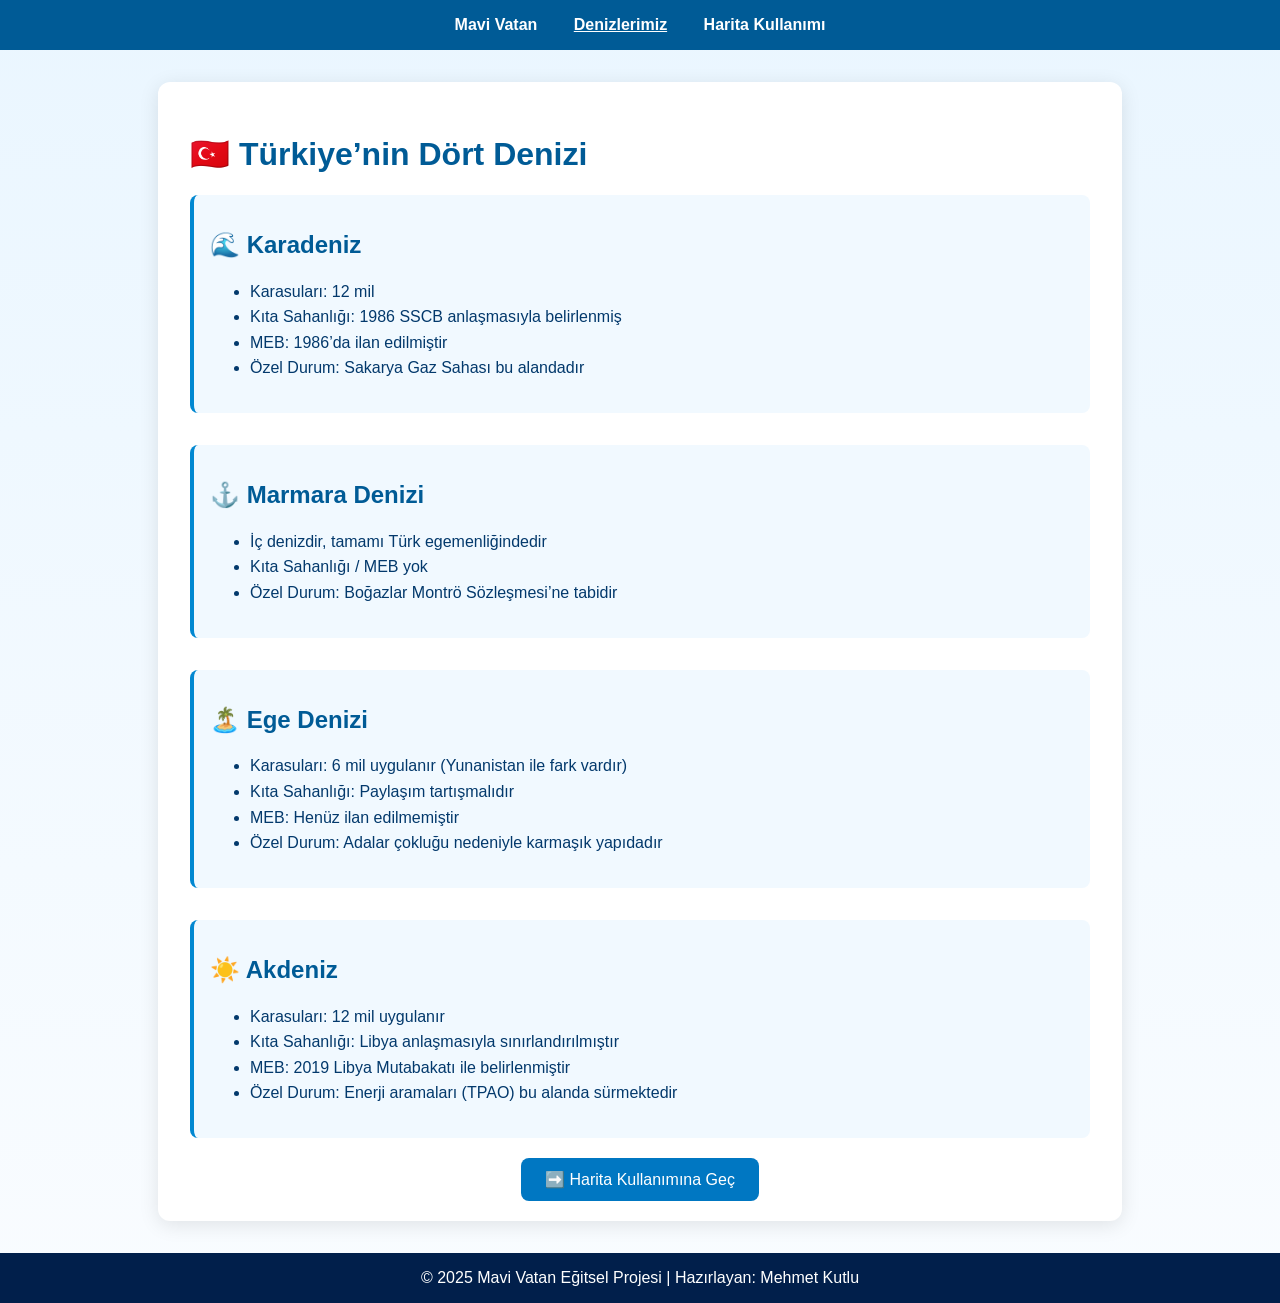
==== denizler.html @ 5c3e4f76 "Add files via upload" ====
<!DOCTYPE html>
<html lang="tr">
<head>
  <meta charset="UTF-8">
  <meta name="viewport" content="width=device-width, initial-scale=1.0">
  <title>Denizlerimiz</title>
  <link rel="stylesheet" href="style.css">
</head>
<body>
  <nav>
    <a href="index.html">Mavi Vatan</a>
    <a href="denizler.html" class="active">Denizlerimiz</a>
    <a href="harita-kullanim.html">Harita Kullanımı</a>
  </nav>

  <main>
    <h1>🇹🇷 Türkiye’nin Dört Denizi</h1>

    <section class="sea">
      <h2>🌊 Karadeniz</h2>
      <ul>
        <li>Karasuları: 12 mil</li>
        <li>Kıta Sahanlığı: 1986 SSCB anlaşmasıyla belirlenmiş</li>
        <li>MEB: 1986’da ilan edilmiştir</li>
        <li>Özel Durum: Sakarya Gaz Sahası bu alandadır</li>
      </ul>
    </section>

    <section class="sea">
      <h2>⚓ Marmara Denizi</h2>
      <ul>
        <li>İç denizdir, tamamı Türk egemenliğindedir</li>
        <li>Kıta Sahanlığı / MEB yok</li>
        <li>Özel Durum: Boğazlar Montrö Sözleşmesi’ne tabidir</li>
      </ul>
    </section>

    <section class="sea">
      <h2>🏝️ Ege Denizi</h2>
      <ul>
        <li>Karasuları: 6 mil uygulanır (Yunanistan ile fark vardır)</li>
        <li>Kıta Sahanlığı: Paylaşım tartışmalıdır</li>
        <li>MEB: Henüz ilan edilmemiştir</li>
        <li>Özel Durum: Adalar çokluğu nedeniyle karmaşık yapıdadır</li>
      </ul>
    </section>

    <section class="sea">
      <h2>☀️ Akdeniz</h2>
      <ul>
        <li>Karasuları: 12 mil uygulanır</li>
        <li>Kıta Sahanlığı: Libya anlaşmasıyla sınırlandırılmıştır</li>
        <li>MEB: 2019 Libya Mutabakatı ile belirlenmiştir</li>
        <li>Özel Durum: Enerji aramaları (TPAO) bu alanda sürmektedir</li>
      </ul>
    </section>

    <div class="button-container">
      <a href="harita-kullanim.html" class="next-button">➡️ Harita Kullanımına Geç</a>
    </div>
  </main>

  <footer>© 2025 Mavi Vatan Eğitsel Projesi | Hazırlayan: Mehmet Kutlu</footer>
</body>
</html>
---- style.css ----
body {
  font-family: "Segoe UI", sans-serif;
  background: linear-gradient(to bottom, #eaf6ff, #f9fcff);
  color: #03396c;
  margin: 0;
}

nav {
  background-color: #005b96;
  padding: 1rem;
  text-align: center;
}

nav a {
  color: white;
  text-decoration: none;
  margin: 0 1rem;
  font-weight: 600;
}

nav a.active {
  text-decoration: underline;
}

main {
  width: 90%;
  max-width: 900px;
  margin: 2rem auto;
  background: white;
  padding: 2rem;
  border-radius: 12px;
  box-shadow: 0 4px 20px rgba(0,0,0,0.1);
}

h1, h2 {
  color: #005b96;
}

.info-card {
  background: #e1f5fe;
  border-left: 5px solid #0288d1;
  padding: 1rem;
  margin: 1rem 0;
  border-radius: 8px;
}

.sea {
  margin-bottom: 2rem;
  background: #f1f9ff;
  border-left: 4px solid #0288d1;
  padding: 1rem;
  border-radius: 8px;
}

ul {
  line-height: 1.6;
}

.next-button {
  background-color: #0077c2;
  color: white;
  padding: 0.8rem 1.5rem;
  border-radius: 8px;
  text-decoration: none;
  transition: background 0.3s;
}

.next-button:hover {
  background-color: #005b96;
}

.button-container {
  text-align: center;
  margin-top: 1.5rem;
}

footer {
  background: #011f4b;
  color: white;
  text-align: center;
  padding: 1rem;
  margin-top: 2rem;
}

.game-hint {
  background: #e3f2fd;
  border: 1px dashed #0288d1;
  padding: 1rem;
  border-radius: 8px;
  margin-top: 2rem;
  text-align: center;
}

@media (max-width: 600px) {
  nav {
    display: flex;
    flex-direction: column;
  }
}
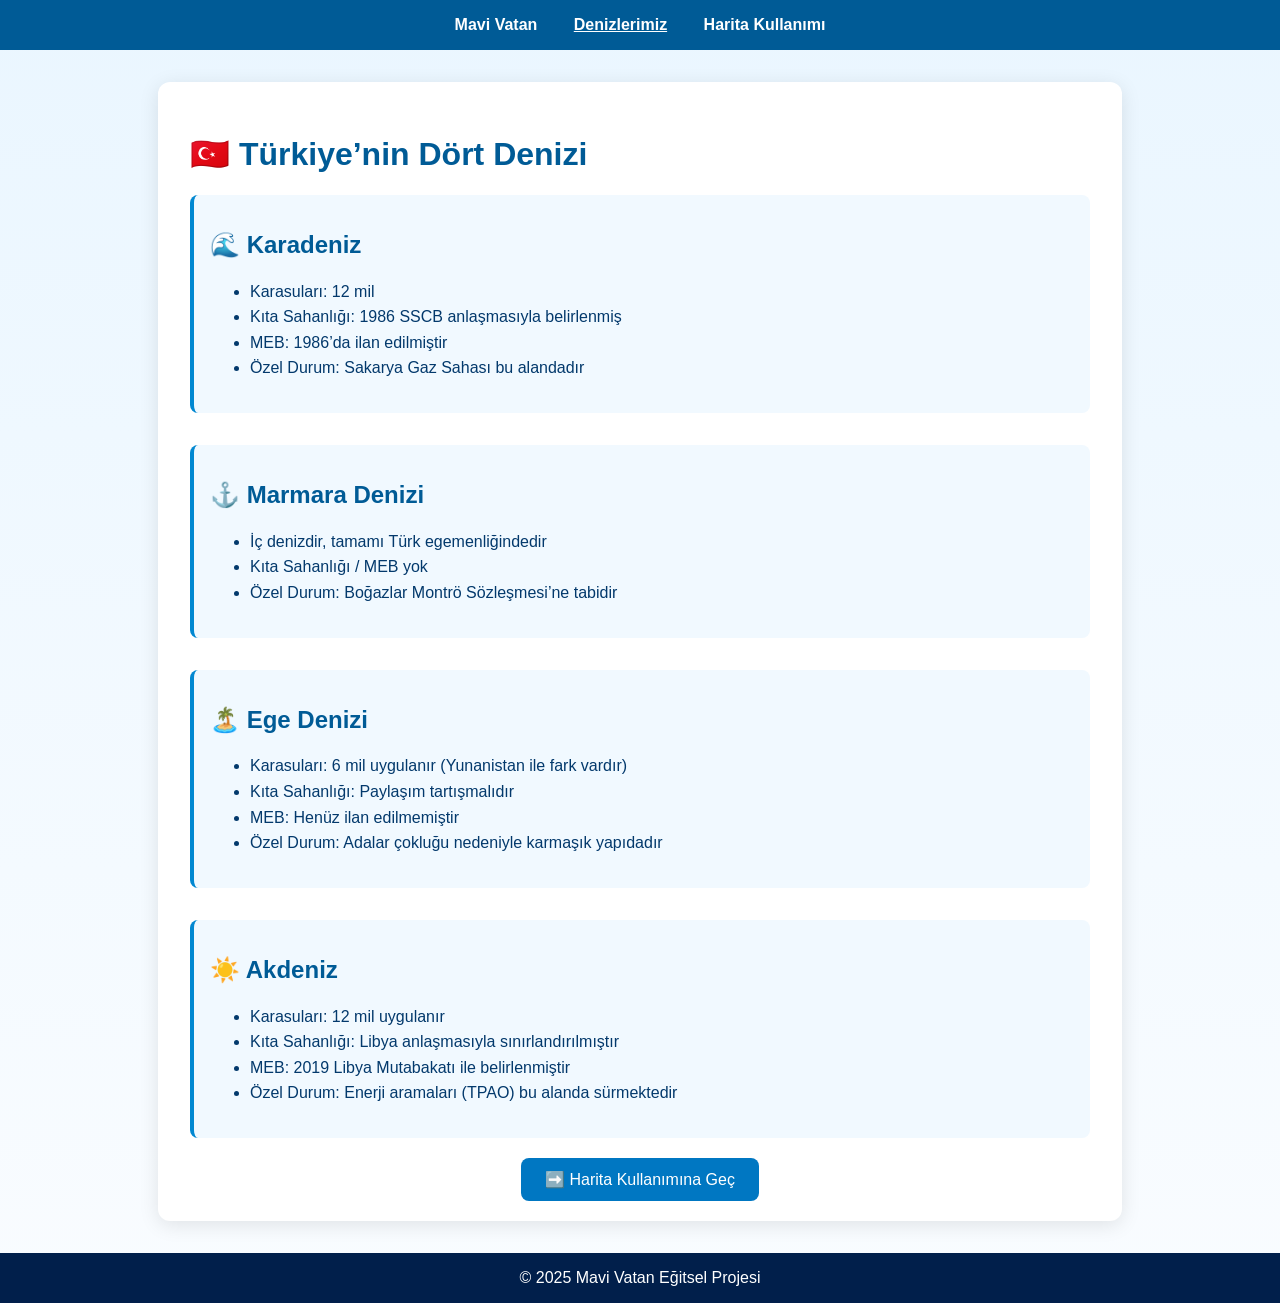
==== commit 138c3484: "Fix HTML formatting and update footer content" ====
--- a/denizler.html
+++ b/denizler.html
@@ -60,6 +60,7 @@
     </div>
   </main>
 
-  <footer>© 2025 Mavi Vatan Eğitsel Projesi | Hazırlayan: Mehmet Kutlu</footer>
+  <footer>© 2025 Mavi Vatan Eğitsel Projesi</footer>
 </body>
 </html>
+
